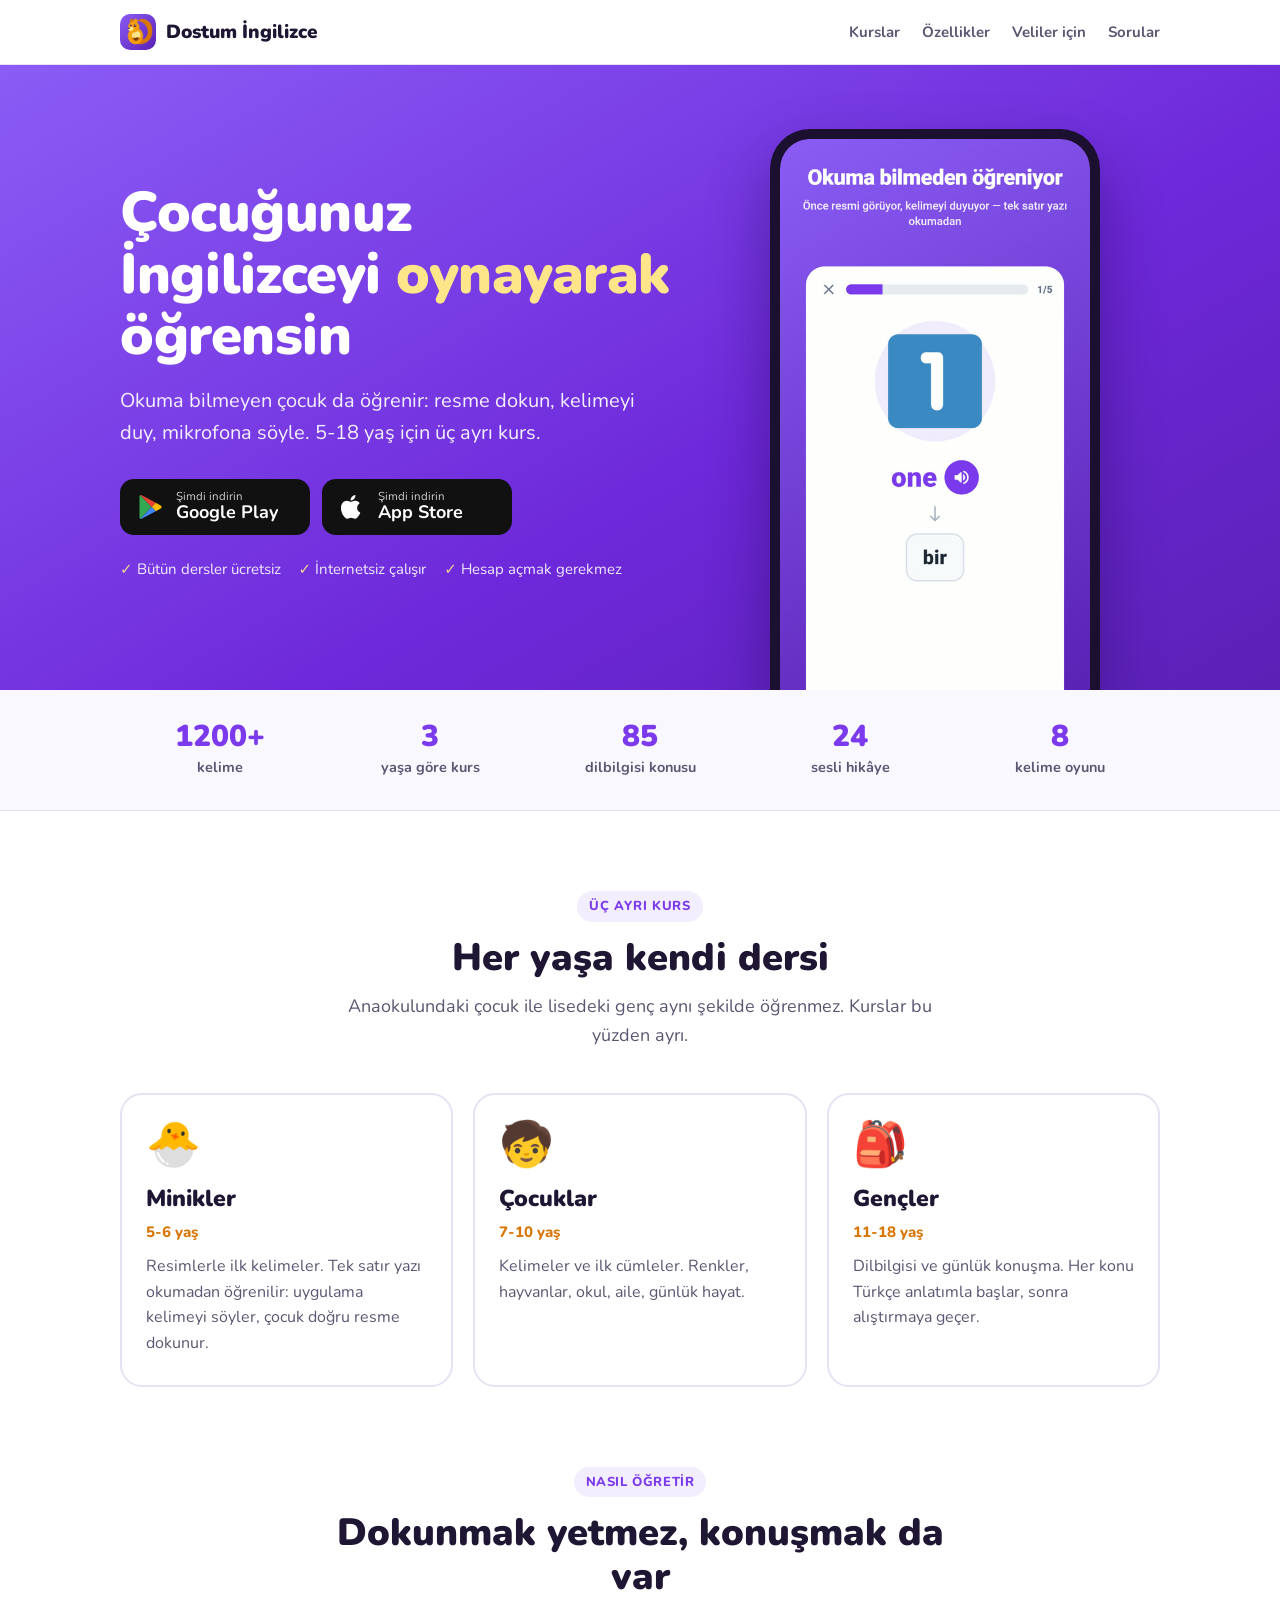
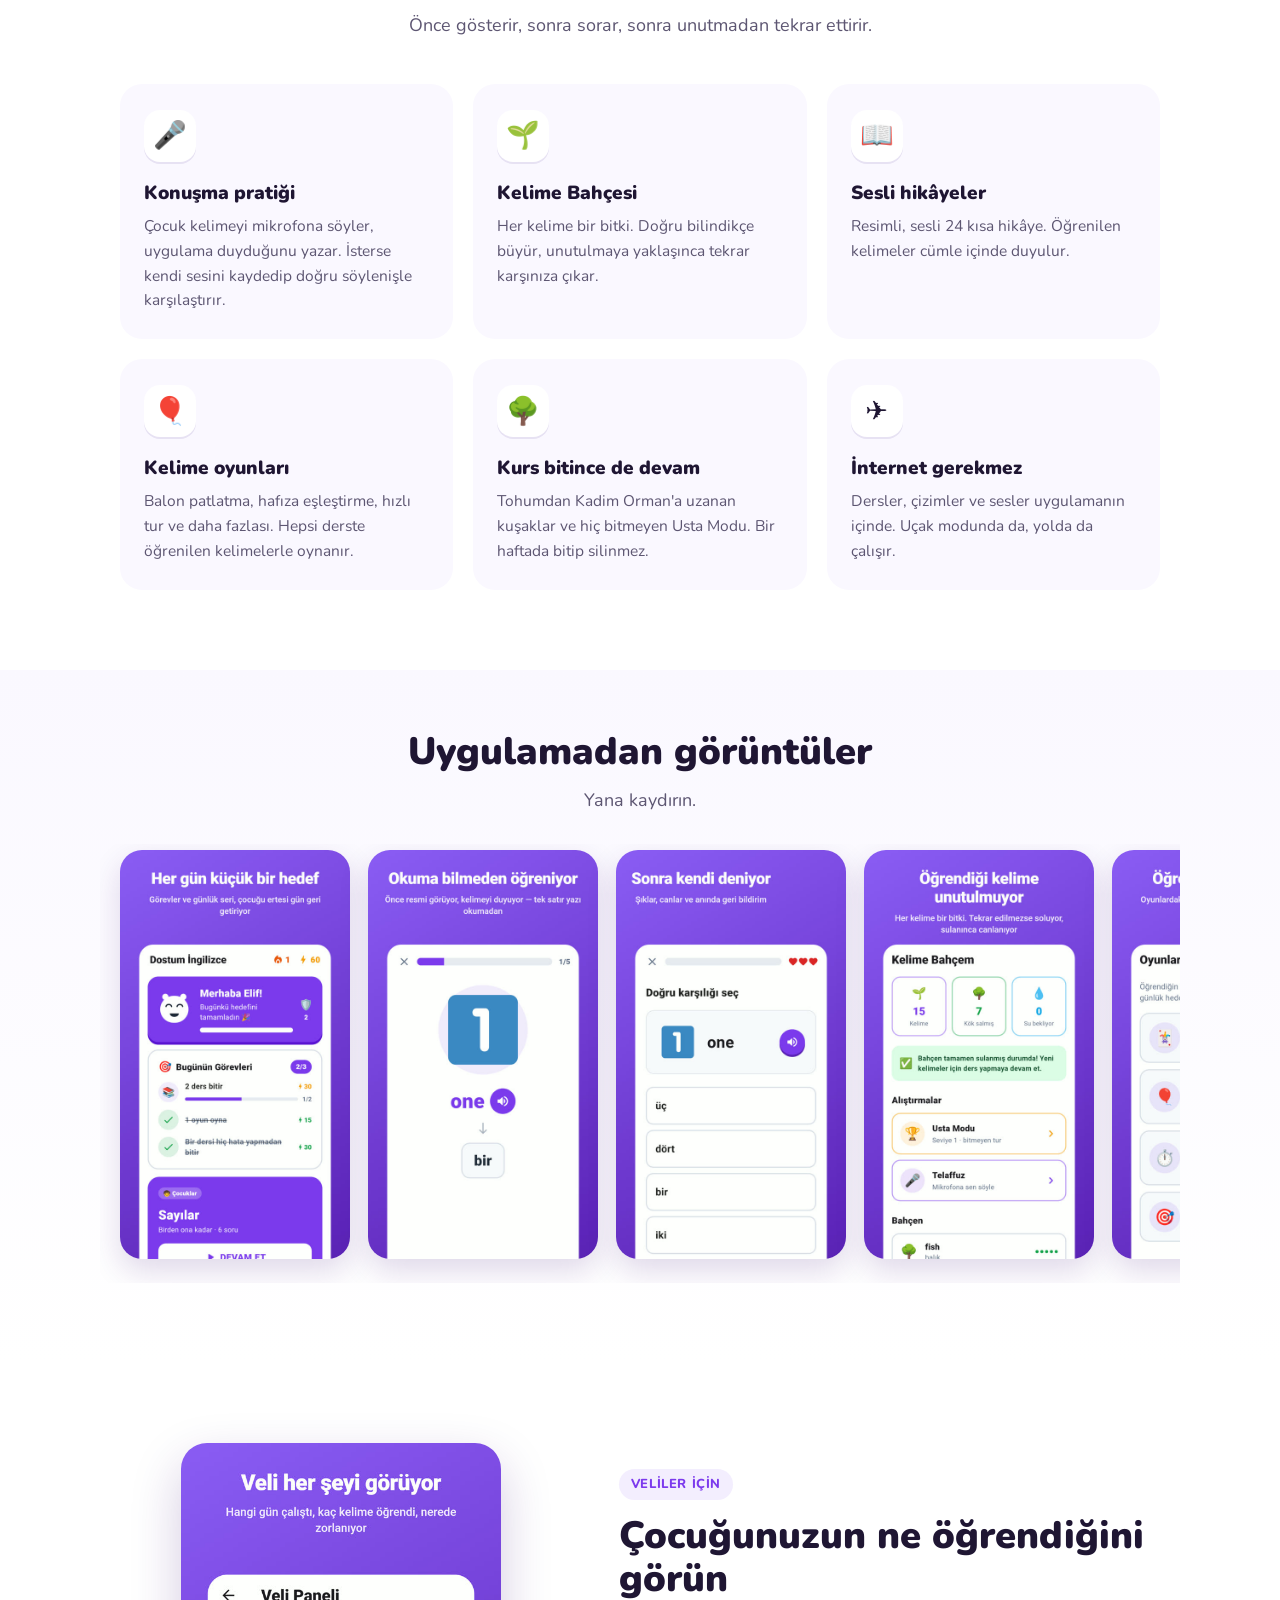
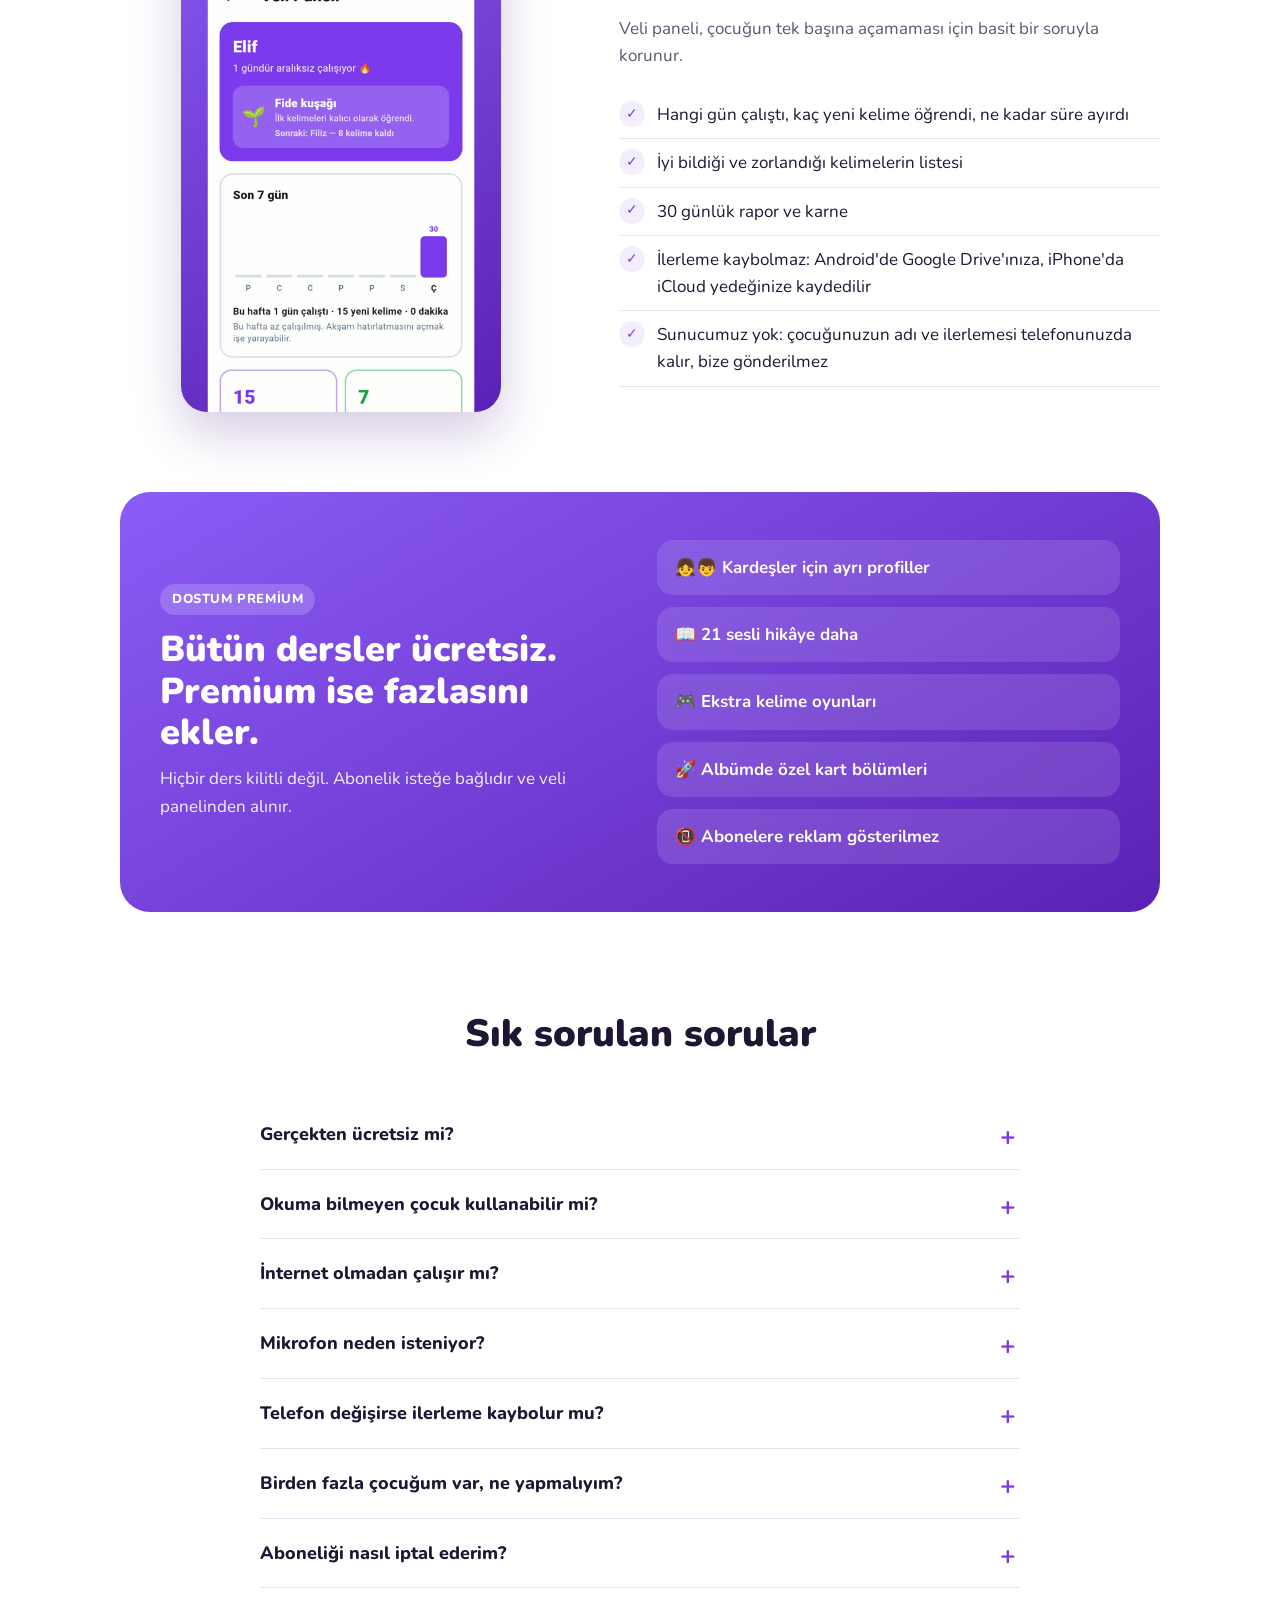
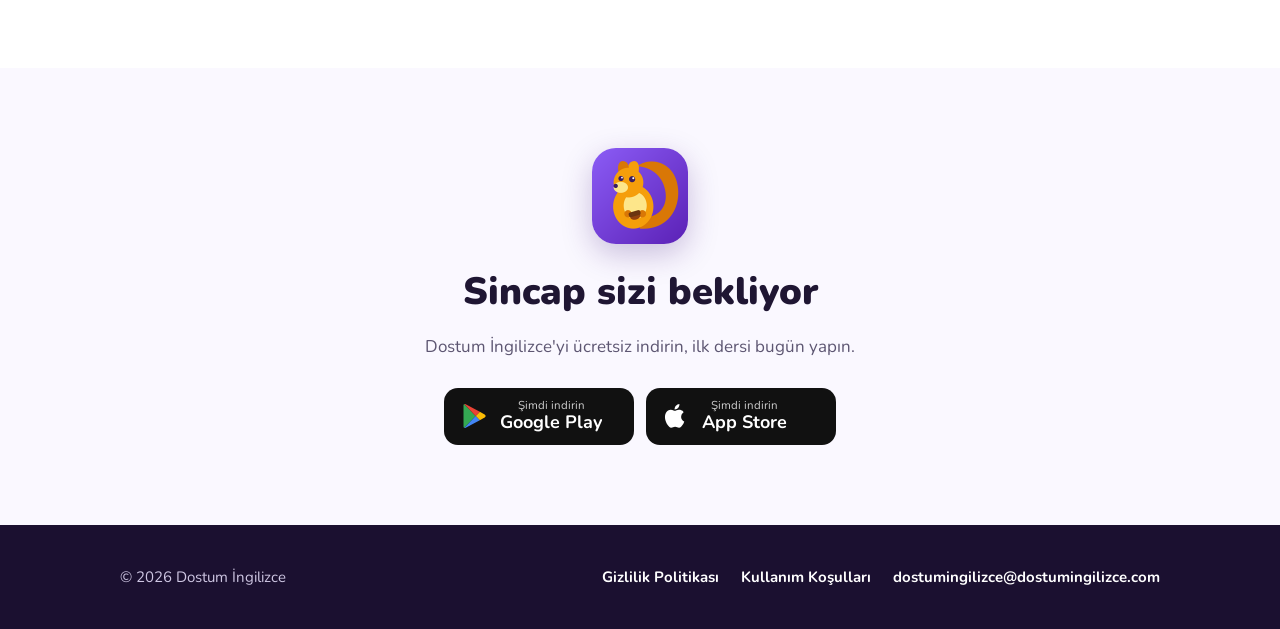
==== index.html @ 7aff4936 "Google Tag Manager (GTM-NDPLSR63) eklendi; gizlilik metni güncellendi Co-Authored-By: Claude Opus 5." ====
<!doctype html>
<html lang="tr">
<head>
<script async src="https://www.googletagmanager.com/gtm.js?id=GTM-NDPLSR63"></script>
<script>
  window.dataLayer = window.dataLayer || [];
  function gtag(){dataLayer.push(arguments);}
  gtag('js', new Date());
</script>
<meta charset="utf-8">
<meta name="viewport" content="width=device-width, initial-scale=1">
<title>Dostum İngilizce — Çocuklar için İngilizce</title>
<meta name="description" content="5-18 yaş çocuklar için İngilizce öğrenme uygulaması. Resimlerle öğren, konuşarak pekiştir. Bütün dersler ücretsiz, internet gerekmez.">
<link rel="canonical" href="https://www.dostumingilizce.com/">
<link rel="icon" type="image/png" href="favicon.png">
<link rel="apple-touch-icon" href="img/ikon.png">
<meta property="og:type" content="website">
<meta property="og:title" content="Dostum İngilizce — Çocuklar için İngilizce">
<meta property="og:description" content="Okuma bilmeyen çocuk da öğrenir: resme dokun, kelimeyi duy, mikrofona söyle. Bütün dersler ücretsiz.">
<meta property="og:image" content="https://www.dostumingilizce.com/img/paylasim.png">
<meta property="og:url" content="https://www.dostumingilizce.com/">
<meta name="theme-color" content="#7c3aed">
<link rel="preconnect" href="https://fonts.googleapis.com">
<link rel="preconnect" href="https://fonts.gstatic.com" crossorigin>
<link href="https://fonts.googleapis.com/css2?family=Nunito:wght@500;700;800;900&display=swap" rel="stylesheet">
<style>
:root{
  --mor:#7c3aed; --mor-koyu:#5b21b6; --mor-acik:#f3eefe;
  --turuncu:#f59e0b; --turuncu-koyu:#d97706; --krem:#fde68a;
  --yazi:#1f1633; --soluk:#5d5672; --cizgi:#e7e2f3; --zemin:#ffffff; --kart:#ffffff; --zemin2:#faf8ff;
}
*{box-sizing:border-box}
html{scroll-behavior:smooth}
body{margin:0;background:var(--zemin);color:var(--yazi);font:17px/1.6 Nunito,system-ui,-apple-system,"Segoe UI",Roboto,sans-serif;-webkit-font-smoothing:antialiased}
img{max-width:100%;display:block}
a{color:var(--mor)}
.kap{max-width:1080px;margin:0 auto;padding:0 20px}

/* Üst şerit */
.ust{position:sticky;top:0;z-index:10;background:rgba(255,255,255,.92);backdrop-filter:blur(8px);border-bottom:1px solid var(--cizgi)}
.ust .kap{display:flex;align-items:center;justify-content:space-between;height:64px}
.marka{display:flex;align-items:center;gap:10px;font-weight:900;font-size:19px;color:var(--yazi);text-decoration:none}
.marka img{width:36px;height:36px;border-radius:10px}
.ust nav{display:flex;gap:22px}
.ust nav a{color:var(--soluk);text-decoration:none;font-weight:700;font-size:15px}
.ust nav a:hover{color:var(--mor)}
@media (max-width:720px){.ust nav{display:none}}

/* Giriş */
.giris{background:linear-gradient(150deg,#8b5cf6 0%,#6d28d9 60%,#5b21b6 100%);color:#fff;overflow:hidden}
.giris .kap{display:grid;grid-template-columns:1.1fr .9fr;gap:40px;align-items:center;padding-top:64px;padding-bottom:0}
.giris h1{font-size:clamp(34px,5.4vw,56px);line-height:1.1;margin:0 0 18px;font-weight:900;letter-spacing:-.5px}
.giris h1 span{color:var(--krem)}
.giris p.alt{font-size:clamp(17px,2vw,20px);opacity:.92;margin:0 0 30px;max-width:520px}
.dugmeler{display:flex;flex-wrap:wrap;gap:12px;margin-bottom:22px}
.magaza{display:inline-flex;align-items:center;gap:12px;background:#111;color:#fff;text-decoration:none;border-radius:14px;padding:11px 20px 11px 16px;min-width:190px;transition:transform .15s}
.magaza:hover{transform:translateY(-2px)}
.magaza svg{width:28px;height:28px;flex:none}
.magaza small{display:block;font-size:11.5px;opacity:.8;line-height:1.1}
.magaza b{display:block;font-size:18px;line-height:1.2}
.notlar{display:flex;flex-wrap:wrap;gap:8px 18px;font-size:15px;opacity:.9;padding-bottom:56px}
.notlar span::before{content:"✓ ";color:var(--krem);font-weight:900}
.telefon{align-self:end;justify-self:center;width:min(330px,80vw);border:10px solid #1b1030;border-bottom:0;border-radius:40px 40px 0 0;overflow:hidden;box-shadow:0 30px 60px rgba(30,0,70,.4);background:#1b1030}
.telefon img{border-radius:28px 28px 0 0}
@media (max-width:820px){
  .giris .kap{grid-template-columns:1fr;text-align:center;padding-top:44px}
  .giris p.alt{margin-left:auto;margin-right:auto}
  .dugmeler,.notlar{justify-content:center}
  .notlar{padding-bottom:36px}
}

/* Sayılar */
.sayilar{background:var(--zemin2);border-bottom:1px solid var(--cizgi)}
.sayilar .kap{display:grid;grid-template-columns:repeat(5,1fr);gap:10px;padding-top:30px;padding-bottom:30px;text-align:center}
.sayilar b{display:block;font-size:30px;font-weight:900;color:var(--mor);line-height:1.1}
.sayilar span{font-size:14.5px;color:var(--soluk);font-weight:700}
@media (max-width:720px){.sayilar .kap{grid-template-columns:repeat(3,1fr);row-gap:22px}}

/* Bölümler */
section.bolum{padding:80px 0}
.baslik{text-align:center;max-width:640px;margin:0 auto 44px}
.baslik h2{font-size:clamp(28px,3.6vw,38px);line-height:1.15;margin:0 0 12px;font-weight:900}
.baslik p{color:var(--soluk);margin:0;font-size:18px}
.etiket{display:inline-block;background:var(--mor-acik);color:var(--mor);font-weight:800;font-size:13px;letter-spacing:.6px;text-transform:uppercase;padding:5px 12px;border-radius:99px;margin-bottom:14px}

/* Kurslar */
.kurslar{display:grid;grid-template-columns:repeat(3,1fr);gap:20px}
.kurs{border-radius:22px;padding:28px 24px;border:2px solid var(--cizgi);background:var(--kart)}
.kurs .emo{font-size:44px;line-height:1}
.kurs h3{margin:14px 0 2px;font-size:23px;font-weight:900}
.kurs .yas{color:var(--turuncu-koyu);font-weight:800;font-size:15px}
.kurs p{color:var(--soluk);margin:10px 0 0;font-size:16px}
@media (max-width:820px){.kurslar{grid-template-columns:1fr}}

/* Özellikler */
.ozellikler{display:grid;grid-template-columns:repeat(3,1fr);gap:20px}
.oz{background:var(--zemin2);border-radius:22px;padding:26px 24px}
.oz .ik{width:52px;height:52px;border-radius:16px;background:#fff;display:grid;place-items:center;font-size:27px;box-shadow:0 2px 0 var(--cizgi)}
.oz h3{margin:16px 0 6px;font-size:19px;font-weight:900}
.oz p{margin:0;color:var(--soluk);font-size:15.5px}
@media (max-width:900px){.ozellikler{grid-template-columns:1fr 1fr}}
@media (max-width:600px){.ozellikler{grid-template-columns:1fr}}

/* Ekranlar */
.ekranlar-alan{background:linear-gradient(180deg,var(--zemin2),#fff)}
.ekranlar{display:flex;gap:18px;overflow-x:auto;scroll-snap-type:x mandatory;padding:6px 20px 24px;margin:0 -20px;scrollbar-width:thin}
.ekranlar img{flex:none;width:230px;border-radius:22px;scroll-snap-align:center;box-shadow:0 12px 30px rgba(60,20,120,.16)}

/* Veli */
.veli{display:grid;grid-template-columns:.9fr 1.1fr;gap:56px;align-items:center}
.veli img{width:min(320px,100%);margin:0 auto;border-radius:26px;box-shadow:0 20px 50px rgba(60,20,120,.22)}
.veli h2{font-size:clamp(28px,3.6vw,38px);line-height:1.15;margin:0 0 14px;font-weight:900}
.liste{list-style:none;padding:0;margin:22px 0 0}
.liste li{padding:10px 0 10px 38px;position:relative;border-bottom:1px solid var(--cizgi)}
.liste li::before{content:"✓";position:absolute;left:0;top:10px;width:26px;height:26px;border-radius:50%;background:var(--mor-acik);color:var(--mor);font-weight:900;display:grid;place-items:center;font-size:14px}
@media (max-width:820px){.veli{grid-template-columns:1fr;gap:34px}}

/* Premium */
.premium{background:linear-gradient(150deg,#8b5cf6,#5b21b6);color:#fff;border-radius:30px;padding:48px 40px;display:grid;grid-template-columns:1fr 1fr;gap:34px;align-items:center}
.premium h2{font-size:clamp(26px,3.4vw,36px);margin:0 0 12px;font-weight:900;line-height:1.15}
.premium p{opacity:.92;margin:0}
.premium ul{list-style:none;margin:0;padding:0;display:grid;gap:12px}
.premium li{background:rgba(255,255,255,.12);border-radius:16px;padding:14px 18px;font-weight:700}
.premium .etiket{background:rgba(255,255,255,.18);color:#fff}
@media (max-width:820px){.premium{grid-template-columns:1fr;padding:36px 24px}}

/* SSS */
.sss{max-width:760px;margin:0 auto}
.sss details{border-bottom:1px solid var(--cizgi);padding:4px 0}
.sss summary{cursor:pointer;list-style:none;font-weight:800;font-size:18px;padding:16px 36px 16px 0;position:relative}
.sss summary::-webkit-details-marker{display:none}
.sss summary::after{content:"+";position:absolute;right:4px;top:12px;font-size:26px;color:var(--mor);font-weight:700}
.sss details[open] summary::after{content:"–"}
.sss details p{margin:0 0 18px;color:var(--soluk)}

/* Son çağrı */
.son{text-align:center;padding:80px 0;background:var(--zemin2)}
.son img{width:96px;height:96px;border-radius:24px;margin:0 auto 18px;box-shadow:0 10px 30px rgba(60,20,120,.25)}
.son h2{font-size:clamp(28px,3.6vw,38px);margin:0 0 10px;font-weight:900}
.son p{color:var(--soluk);margin:0 0 28px}
.son .dugmeler{justify-content:center;margin:0}

footer{background:#1b1030;color:#cfc7e3;padding:40px 0;font-size:15px}
footer .kap{display:flex;flex-wrap:wrap;gap:16px 28px;justify-content:space-between;align-items:center}
footer a{color:#fff;text-decoration:none;font-weight:700}
footer a:hover{text-decoration:underline}
footer .linkler{display:flex;flex-wrap:wrap;gap:10px 22px}
</style>
</head>
<body>

<header class="ust">
  <div class="kap">
    <a class="marka" href="#"><img src="img/ikon.png" alt="">Dostum İngilizce</a>
    <nav>
      <a href="#kurslar">Kurslar</a>
      <a href="#ozellikler">Özellikler</a>
      <a href="#veli">Veliler için</a>
      <a href="#sss">Sorular</a>
    </nav>
  </div>
</header>

<section class="giris">
  <div class="kap">
    <div>
      <h1>Çocuğunuz İngilizceyi <span>oynayarak</span> öğrensin</h1>
      <p class="alt">Okuma bilmeyen çocuk da öğrenir: resme dokun, kelimeyi duy, mikrofona söyle. 5-18 yaş için üç ayrı kurs.</p>
      <div class="dugmeler">
        <a class="magaza" href="https://play.google.com/store/apps/details?id=com.dostum.ingilizce&amp;utm_source=dostumingilizce.com&amp;utm_campaign=site_ust" rel="noopener">
          <svg viewBox="0 0 24 24" aria-hidden="true"><path fill="#34A853" d="M3.6 1.8 13.4 12l-9.8 10.2c-.4-.2-.6-.7-.6-1.2V3c0-.5.2-.9.6-1.2z"/><path fill="#FBBC04" d="m17 8.4-3.6 3.6L17 15.6l4.1-2.3c1.2-.7 1.2-1.9 0-2.6z"/><path fill="#4285F4" d="M3.6 22.2c.3.2.8.2 1.3-.1L17 15.6 13.4 12z"/><path fill="#EA4335" d="M3.6 1.8 13.4 12 17 8.4 4.9 1.9c-.5-.3-1-.3-1.3-.1z"/></svg>
          <span><small>Şimdi indirin</small><b>Google Play</b></span>
        </a>
        <a class="magaza" href="https://apps.apple.com/tr/app/id6828153724" rel="noopener">
          <svg viewBox="0 0 24 24" aria-hidden="true"><path fill="#fff" d="M16.4 12.6c0-2.6 2.1-3.8 2.2-3.9-1.2-1.8-3.1-2-3.7-2-1.6-.2-3.1.9-3.9.9-.8 0-2-.9-3.4-.9-1.7 0-3.3 1-4.2 2.6-1.8 3.1-.5 7.7 1.3 10.2.9 1.2 1.9 2.6 3.2 2.6 1.3-.1 1.8-.8 3.3-.8 1.6 0 2 .8 3.4.8 1.4 0 2.3-1.3 3.1-2.5 1-1.4 1.4-2.8 1.4-2.9 0 0-2.7-1-2.7-4.1zM13.9 4.9c.7-.9 1.2-2 1-3.2-1 0-2.3.7-3 1.6-.7.8-1.2 2-1.1 3.1 1.2.1 2.3-.6 3.1-1.5z"/></svg>
          <span><small>Şimdi indirin</small><b>App Store</b></span>
        </a>
      </div>
      <div class="notlar">
        <span>Bütün dersler ücretsiz</span>
        <span>İnternetsiz çalışır</span>
        <span>Hesap açmak gerekmez</span>
      </div>
    </div>
    <div class="telefon"><img src="img/7-ders-ogretim-karti.jpg" alt="Uygulamada bir kelime kartı: resim, İngilizce kelime ve sesli okuma"></div>
  </div>
</section>

<div class="sayilar">
  <div class="kap">
    <div><b>1200+</b><span>kelime</span></div>
    <div><b>3</b><span>yaşa göre kurs</span></div>
    <div><b>85</b><span>dilbilgisi konusu</span></div>
    <div><b>24</b><span>sesli hikâye</span></div>
    <div><b>8</b><span>kelime oyunu</span></div>
  </div>
</div>

<section class="bolum" id="kurslar">
  <div class="kap">
    <div class="baslik">
      <div class="etiket">Üç ayrı kurs</div>
      <h2>Her yaşa kendi dersi</h2>
      <p>Anaokulundaki çocuk ile lisedeki genç aynı şekilde öğrenmez. Kurslar bu yüzden ayrı.</p>
    </div>
    <div class="kurslar">
      <div class="kurs"><div class="emo">🐣</div><h3>Minikler</h3><div class="yas">5-6 yaş</div><p>Resimlerle ilk kelimeler. Tek satır yazı okumadan öğrenilir: uygulama kelimeyi söyler, çocuk doğru resme dokunur.</p></div>
      <div class="kurs"><div class="emo">🧒</div><h3>Çocuklar</h3><div class="yas">7-10 yaş</div><p>Kelimeler ve ilk cümleler. Renkler, hayvanlar, okul, aile, günlük hayat.</p></div>
      <div class="kurs"><div class="emo">🎒</div><h3>Gençler</h3><div class="yas">11-18 yaş</div><p>Dilbilgisi ve günlük konuşma. Her konu Türkçe anlatımla başlar, sonra alıştırmaya geçer.</p></div>
    </div>
  </div>
</section>

<section class="bolum" id="ozellikler" style="padding-top:0">
  <div class="kap">
    <div class="baslik">
      <div class="etiket">Nasıl öğretir</div>
      <h2>Dokunmak yetmez, konuşmak da var</h2>
      <p>Önce gösterir, sonra sorar, sonra unutmadan tekrar ettirir.</p>
    </div>
    <div class="ozellikler">
      <div class="oz"><div class="ik">🎤</div><h3>Konuşma pratiği</h3><p>Çocuk kelimeyi mikrofona söyler, uygulama duyduğunu yazar. İsterse kendi sesini kaydedip doğru söylenişle karşılaştırır.</p></div>
      <div class="oz"><div class="ik">🌱</div><h3>Kelime Bahçesi</h3><p>Her kelime bir bitki. Doğru bilindikçe büyür, unutulmaya yaklaşınca tekrar karşınıza çıkar.</p></div>
      <div class="oz"><div class="ik">📖</div><h3>Sesli hikâyeler</h3><p>Resimli, sesli 24 kısa hikâye. Öğrenilen kelimeler cümle içinde duyulur.</p></div>
      <div class="oz"><div class="ik">🎈</div><h3>Kelime oyunları</h3><p>Balon patlatma, hafıza eşleştirme, hızlı tur ve daha fazlası. Hepsi derste öğrenilen kelimelerle oynanır.</p></div>
      <div class="oz"><div class="ik">🌳</div><h3>Kurs bitince de devam</h3><p>Tohumdan Kadim Orman'a uzanan kuşaklar ve hiç bitmeyen Usta Modu. Bir haftada bitip silinmez.</p></div>
      <div class="oz"><div class="ik">✈️</div><h3>İnternet gerekmez</h3><p>Dersler, çizimler ve sesler uygulamanın içinde. Uçak modunda da, yolda da çalışır.</p></div>
    </div>
  </div>
</section>

<section class="bolum ekranlar-alan" style="padding-top:60px">
  <div class="kap">
    <div class="baslik" style="margin-bottom:30px">
      <h2>Uygulamadan görüntüler</h2>
      <p>Yana kaydırın.</p>
    </div>
    <div class="ekranlar">
      <img src="img/1-ana-ekran.jpg" alt="Ana ekran: günlük hedef ve görevler" loading="lazy">
      <img src="img/7-ders-ogretim-karti.jpg" alt="Öğretim kartı: resim, kelime ve ses" loading="lazy">
      <img src="img/8-ders-sorusu.jpg" alt="Ders sorusu" loading="lazy">
      <img src="img/2-kelime-bahcesi.jpg" alt="Kelime Bahçesi" loading="lazy">
      <img src="img/4-oyunlar.jpg" alt="Oyunlar" loading="lazy">
      <img src="img/6-veli-paneli.jpg" alt="Veli paneli" loading="lazy">
    </div>
  </div>
</section>

<section class="bolum" id="veli">
  <div class="kap veli">
    <img src="img/6-veli-paneli.jpg" alt="Veli paneli: haftalık çalışma grafiği" loading="lazy">
    <div>
      <div class="etiket">Veliler için</div>
      <h2>Çocuğunuzun ne öğrendiğini görün</h2>
      <p style="color:var(--soluk);margin:0">Veli paneli, çocuğun tek başına açamaması için basit bir soruyla korunur.</p>
      <ul class="liste">
        <li>Hangi gün çalıştı, kaç yeni kelime öğrendi, ne kadar süre ayırdı</li>
        <li>İyi bildiği ve zorlandığı kelimelerin listesi</li>
        <li>30 günlük rapor ve karne</li>
        <li>İlerleme kaybolmaz: Android'de Google Drive'ınıza, iPhone'da iCloud yedeğinize kaydedilir</li>
        <li>Sunucumuz yok: çocuğunuzun adı ve ilerlemesi telefonunuzda kalır, bize gönderilmez</li>
      </ul>
    </div>
  </div>
</section>

<section class="bolum" style="padding-top:0">
  <div class="kap">
    <div class="premium">
      <div>
        <div class="etiket">Dostum Premium</div>
        <h2>Bütün dersler ücretsiz. Premium ise fazlasını ekler.</h2>
        <p>Hiçbir ders kilitli değil. Abonelik isteğe bağlıdır ve veli panelinden alınır.</p>
      </div>
      <ul>
        <li>👧👦 Kardeşler için ayrı profiller</li>
        <li>📖 21 sesli hikâye daha</li>
        <li>🎮 Ekstra kelime oyunları</li>
        <li>🚀 Albümde özel kart bölümleri</li>
        <li>📵 Abonelere reklam gösterilmez</li>
      </ul>
    </div>
  </div>
</section>

<section class="bolum" id="sss" style="padding-top:20px">
  <div class="kap">
    <div class="baslik"><h2>Sık sorulan sorular</h2></div>
    <div class="sss">
      <details><summary>Gerçekten ücretsiz mi?</summary><p>Evet. Bütün dersler ve kelimeler ücretsizdir; her yaş grubunun ilk hikâyesi de ücretsiz. Uygulama reklam gösterir; reklamlar kişiselleştirilmez, çocuklara uygun içerikle sınırlıdır ve dersin ortasında çıkmaz. İsteyen veliler Premium aboneliği alabilir.</p></details>
      <details><summary>Okuma bilmeyen çocuk kullanabilir mi?</summary><p>Evet. Minikler kursunda yazı okumak gerekmez. Uygulama kelimeyi sesli söyler, çocuk doğru resme dokunur.</p></details>
      <details><summary>İnternet olmadan çalışır mı?</summary><p>Dersler, çizimler ve sesler uygulamanın içindedir, internet gerekmez. Yalnızca abonelik işlemleri ve isteğe bağlı yedekleme için bağlantı gerekir.</p></details>
      <details><summary>Mikrofon neden isteniyor?</summary><p>Telaffuz alıştırmaları için. Ses kaydı saklanmaz ve bize gönderilmez; telefonun kendi konuşma tanıma servisine verilir. Mikrofonu olmayan cihazlarda bu sorular atlanabilir, ders aksamaz.</p></details>
      <details><summary>Telefon değişirse ilerleme kaybolur mu?</summary><p>Android'de veli panelinden Google hesabınızı bağlarsanız ilerleme kendi Google Drive'ınıza yedeklenir. iPhone'da iCloud yedeğiyle birlikte taşınır. İki cihazda da dosya olarak yedek alabilirsiniz.</p></details>
      <details><summary>Birden fazla çocuğum var, ne yapmalıyım?</summary><p>Premium ile 4 çocuğa kadar ayrı profil açabilirsiniz. Her çocuğun ilerlemesi ayrı tutulur.</p></details>
      <details><summary>Aboneliği nasıl iptal ederim?</summary><p>Android'de Google Play → Profil → Ödemeler ve abonelikler; iPhone'da Ayarlar → adınız → Abonelikler bölümünden. Dönem sonuna kadar Premium açık kalır.</p></details>
    </div>
  </div>
</section>

<section class="son">
  <div class="kap">
    <img src="img/ikon.png" alt="Dostum İngilizce simgesi">
    <h2>Sincap sizi bekliyor</h2>
    <p>Dostum İngilizce'yi ücretsiz indirin, ilk dersi bugün yapın.</p>
    <div class="dugmeler">
      <a class="magaza" href="https://play.google.com/store/apps/details?id=com.dostum.ingilizce&amp;utm_source=dostumingilizce.com&amp;utm_campaign=site_alt" rel="noopener">
        <svg viewBox="0 0 24 24" aria-hidden="true"><path fill="#34A853" d="M3.6 1.8 13.4 12l-9.8 10.2c-.4-.2-.6-.7-.6-1.2V3c0-.5.2-.9.6-1.2z"/><path fill="#FBBC04" d="m17 8.4-3.6 3.6L17 15.6l4.1-2.3c1.2-.7 1.2-1.9 0-2.6z"/><path fill="#4285F4" d="M3.6 22.2c.3.2.8.2 1.3-.1L17 15.6 13.4 12z"/><path fill="#EA4335" d="M3.6 1.8 13.4 12 17 8.4 4.9 1.9c-.5-.3-1-.3-1.3-.1z"/></svg>
        <span><small>Şimdi indirin</small><b>Google Play</b></span>
      </a>
      <a class="magaza" href="https://apps.apple.com/tr/app/id6828153724" rel="noopener">
        <svg viewBox="0 0 24 24" aria-hidden="true"><path fill="#fff" d="M16.4 12.6c0-2.6 2.1-3.8 2.2-3.9-1.2-1.8-3.1-2-3.7-2-1.6-.2-3.1.9-3.9.9-.8 0-2-.9-3.4-.9-1.7 0-3.3 1-4.2 2.6-1.8 3.1-.5 7.7 1.3 10.2.9 1.2 1.9 2.6 3.2 2.6 1.3-.1 1.8-.8 3.3-.8 1.6 0 2 .8 3.4.8 1.4 0 2.3-1.3 3.1-2.5 1-1.4 1.4-2.8 1.4-2.9 0 0-2.7-1-2.7-4.1zM13.9 4.9c.7-.9 1.2-2 1-3.2-1 0-2.3.7-3 1.6-.7.8-1.2 2-1.1 3.1 1.2.1 2.3-.6 3.1-1.5z"/></svg>
        <span><small>Şimdi indirin</small><b>App Store</b></span>
      </a>
    </div>
  </div>
</section>

<footer>
  <div class="kap">
    <div>© 2026 Dostum İngilizce</div>
    <div class="linkler">
      <a href="gizlilik.html">Gizlilik Politikası</a>
      <a href="https://www.apple.com/legal/internet-services/itunes/dev/stdeula/" rel="noopener">Kullanım Koşulları</a>
      <a href="mailto:dostumingilizce@dostumingilizce.com">dostumingilizce@dostumingilizce.com</a>
    </div>
  </div>
</footer>

<script data-goatcounter="https://dostumingilizce.goatcounter.com/count" async src="//gc.zgo.at/count.js"></script>
</body>
</html>
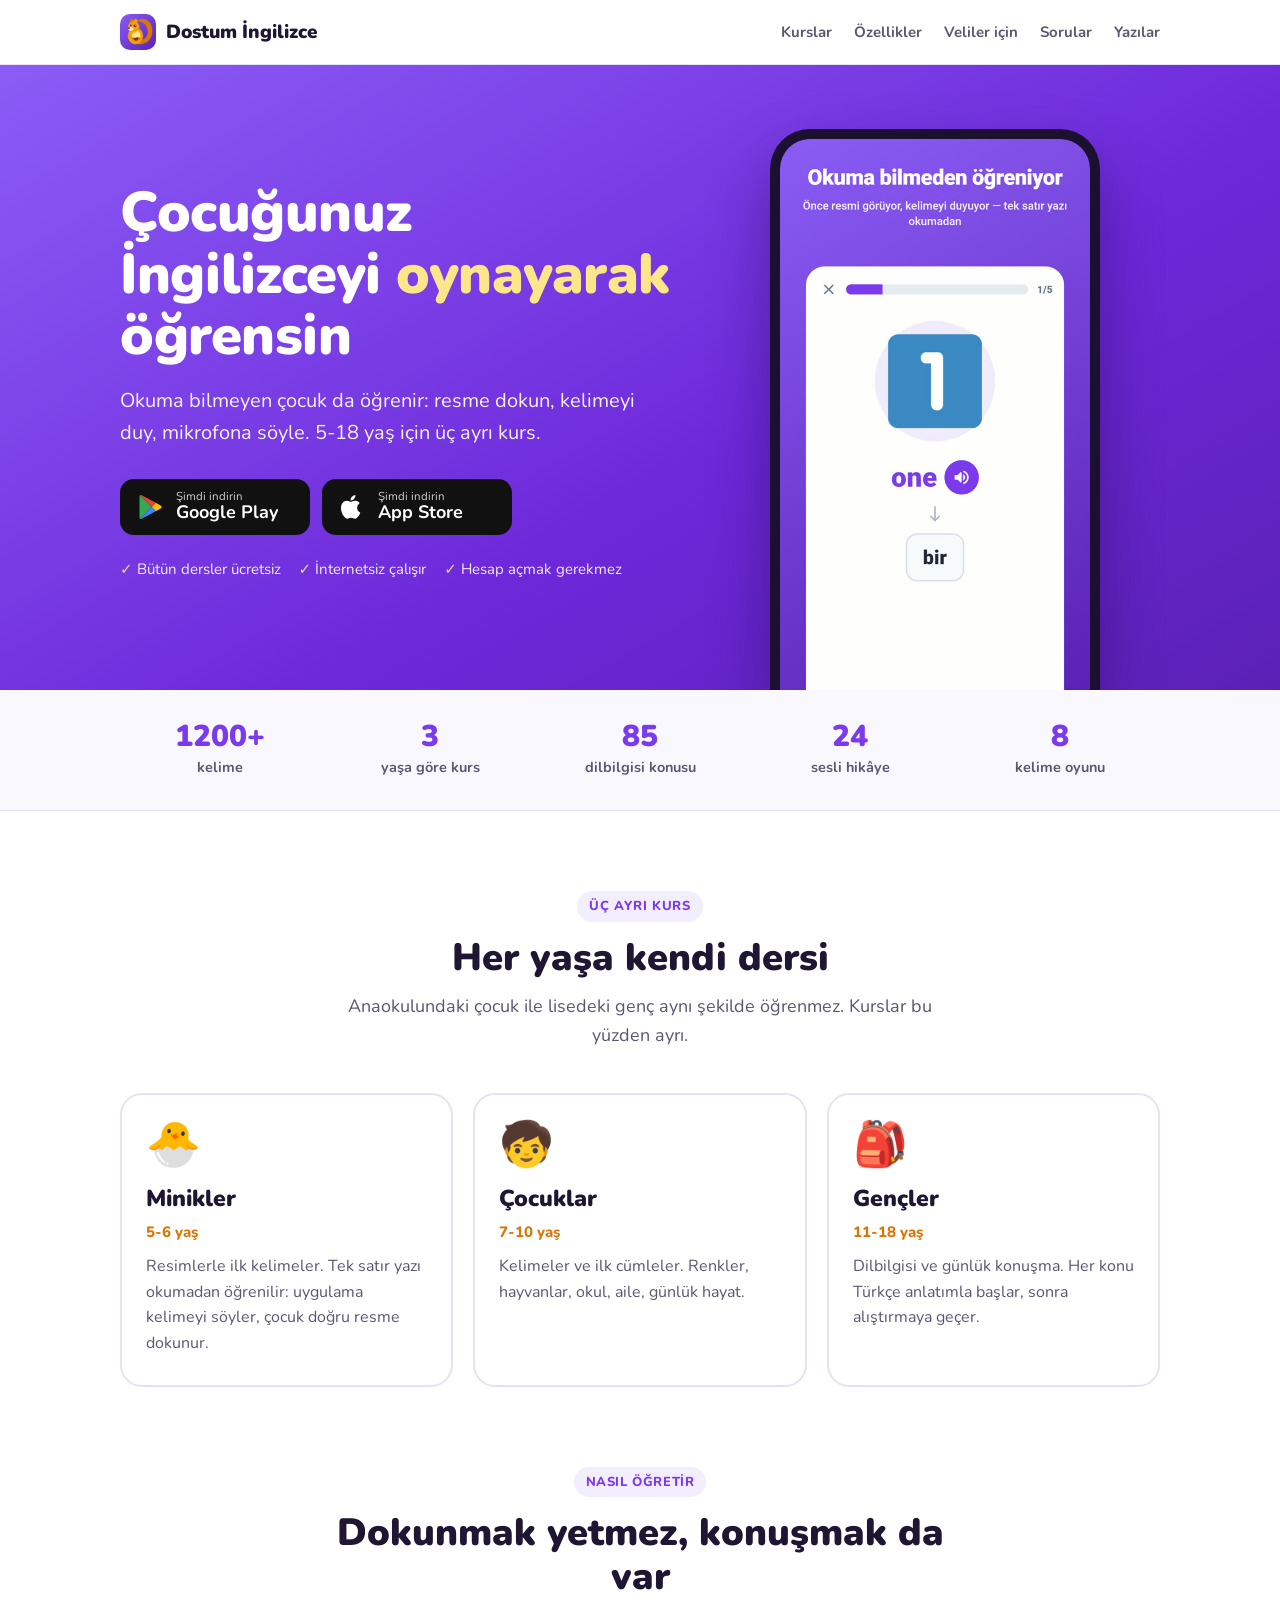
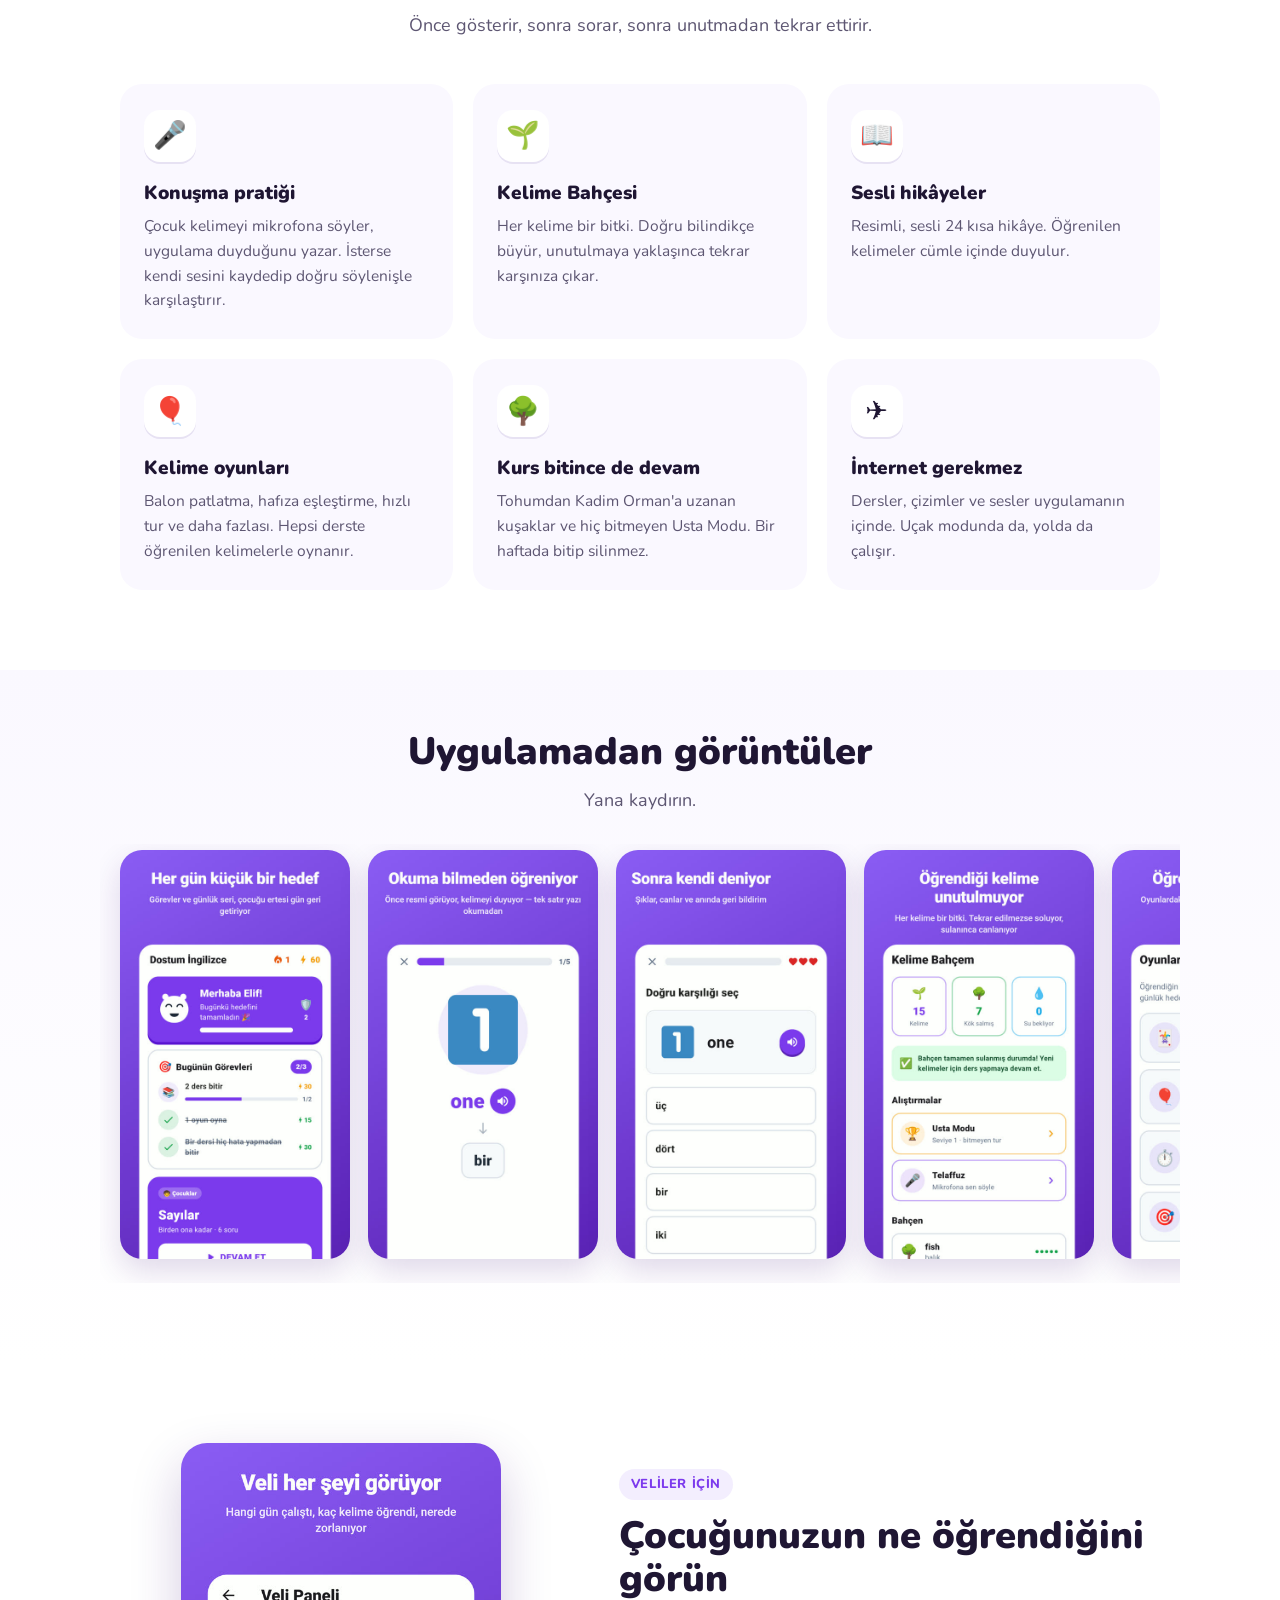
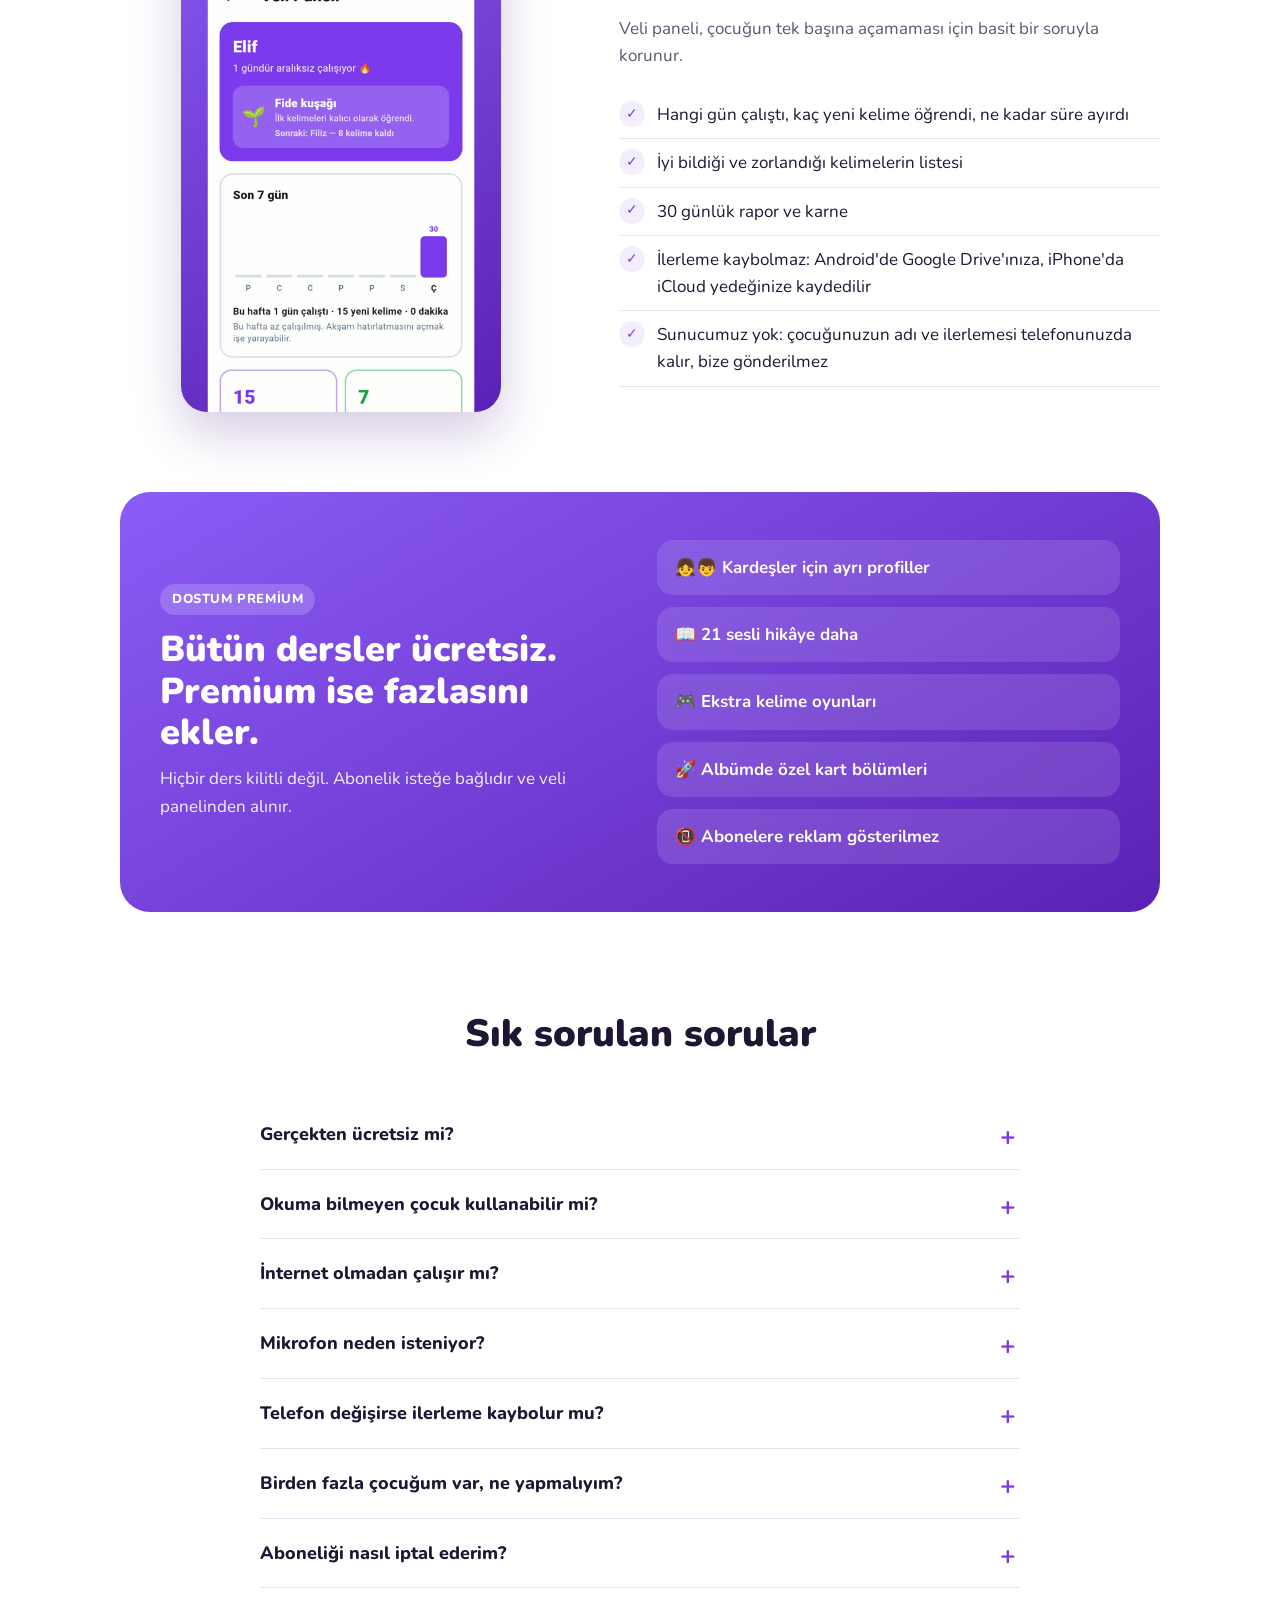
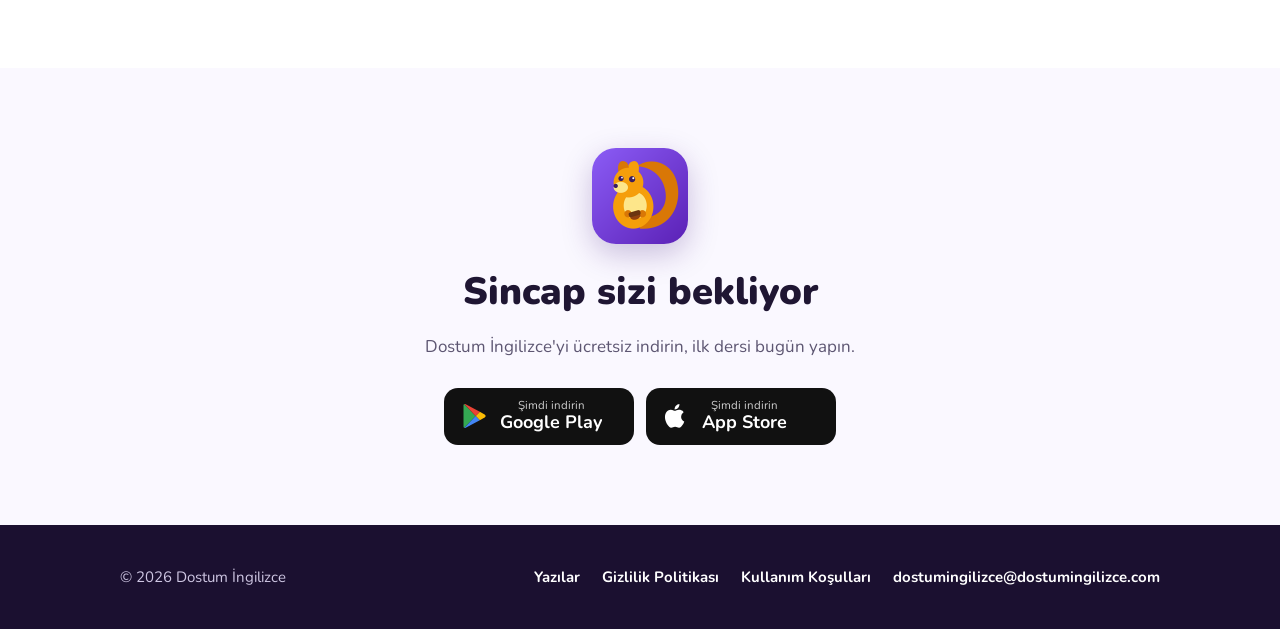
==== commit f4eb1fad: "Yazılar bölümü: 10 blog yazısı, liste sayfası, sitemap ve robots.txt Yazılar _kaynak/*.md dosyaların" ====
--- a/index.html
+++ b/index.html
@@ -157,6 +157,7 @@
       <a href="#ozellikler">Özellikler</a>
       <a href="#veli">Veliler için</a>
       <a href="#sss">Sorular</a>
+      <a href="yazilar/">Yazılar</a>
     </nav>
   </div>
 </header>
@@ -167,11 +168,11 @@
       <h1>Çocuğunuz İngilizceyi <span>oynayarak</span> öğrensin</h1>
       <p class="alt">Okuma bilmeyen çocuk da öğrenir: resme dokun, kelimeyi duy, mikrofona söyle. 5-18 yaş için üç ayrı kurs.</p>
       <div class="dugmeler">
-        <a class="magaza" href="https://play.google.com/store/apps/details?id=com.dostum.ingilizce&amp;utm_source=dostumingilizce.com&amp;utm_campaign=site_ust" rel="noopener">
+        <a class="magaza" data-goatcounter-click="play-ust" data-goatcounter-title="Google Play düğmesi (üst)" href="https://play.google.com/store/apps/details?id=com.dostum.ingilizce&amp;utm_source=dostumingilizce.com&amp;utm_campaign=site_ust" rel="noopener">
           <svg viewBox="0 0 24 24" aria-hidden="true"><path fill="#34A853" d="M3.6 1.8 13.4 12l-9.8 10.2c-.4-.2-.6-.7-.6-1.2V3c0-.5.2-.9.6-1.2z"/><path fill="#FBBC04" d="m17 8.4-3.6 3.6L17 15.6l4.1-2.3c1.2-.7 1.2-1.9 0-2.6z"/><path fill="#4285F4" d="M3.6 22.2c.3.2.8.2 1.3-.1L17 15.6 13.4 12z"/><path fill="#EA4335" d="M3.6 1.8 13.4 12 17 8.4 4.9 1.9c-.5-.3-1-.3-1.3-.1z"/></svg>
           <span><small>Şimdi indirin</small><b>Google Play</b></span>
         </a>
-        <a class="magaza" href="https://apps.apple.com/tr/app/id6828153724" rel="noopener">
+        <a class="magaza" data-goatcounter-click="appstore-ust" data-goatcounter-title="App Store düğmesi (üst)" href="https://apps.apple.com/tr/app/id6828153724" rel="noopener">
           <svg viewBox="0 0 24 24" aria-hidden="true"><path fill="#fff" d="M16.4 12.6c0-2.6 2.1-3.8 2.2-3.9-1.2-1.8-3.1-2-3.7-2-1.6-.2-3.1.9-3.9.9-.8 0-2-.9-3.4-.9-1.7 0-3.3 1-4.2 2.6-1.8 3.1-.5 7.7 1.3 10.2.9 1.2 1.9 2.6 3.2 2.6 1.3-.1 1.8-.8 3.3-.8 1.6 0 2 .8 3.4.8 1.4 0 2.3-1.3 3.1-2.5 1-1.4 1.4-2.8 1.4-2.9 0 0-2.7-1-2.7-4.1zM13.9 4.9c.7-.9 1.2-2 1-3.2-1 0-2.3.7-3 1.6-.7.8-1.2 2-1.1 3.1 1.2.1 2.3-.6 3.1-1.5z"/></svg>
           <span><small>Şimdi indirin</small><b>App Store</b></span>
         </a>
@@ -304,11 +305,11 @@
     <h2>Sincap sizi bekliyor</h2>
     <p>Dostum İngilizce'yi ücretsiz indirin, ilk dersi bugün yapın.</p>
     <div class="dugmeler">
-      <a class="magaza" href="https://play.google.com/store/apps/details?id=com.dostum.ingilizce&amp;utm_source=dostumingilizce.com&amp;utm_campaign=site_alt" rel="noopener">
+      <a class="magaza" data-goatcounter-click="play-alt" data-goatcounter-title="Google Play düğmesi (alt)" href="https://play.google.com/store/apps/details?id=com.dostum.ingilizce&amp;utm_source=dostumingilizce.com&amp;utm_campaign=site_alt" rel="noopener">
         <svg viewBox="0 0 24 24" aria-hidden="true"><path fill="#34A853" d="M3.6 1.8 13.4 12l-9.8 10.2c-.4-.2-.6-.7-.6-1.2V3c0-.5.2-.9.6-1.2z"/><path fill="#FBBC04" d="m17 8.4-3.6 3.6L17 15.6l4.1-2.3c1.2-.7 1.2-1.9 0-2.6z"/><path fill="#4285F4" d="M3.6 22.2c.3.2.8.2 1.3-.1L17 15.6 13.4 12z"/><path fill="#EA4335" d="M3.6 1.8 13.4 12 17 8.4 4.9 1.9c-.5-.3-1-.3-1.3-.1z"/></svg>
         <span><small>Şimdi indirin</small><b>Google Play</b></span>
       </a>
-      <a class="magaza" href="https://apps.apple.com/tr/app/id6828153724" rel="noopener">
+      <a class="magaza" data-goatcounter-click="appstore-alt" data-goatcounter-title="App Store düğmesi (alt)" href="https://apps.apple.com/tr/app/id6828153724" rel="noopener">
         <svg viewBox="0 0 24 24" aria-hidden="true"><path fill="#fff" d="M16.4 12.6c0-2.6 2.1-3.8 2.2-3.9-1.2-1.8-3.1-2-3.7-2-1.6-.2-3.1.9-3.9.9-.8 0-2-.9-3.4-.9-1.7 0-3.3 1-4.2 2.6-1.8 3.1-.5 7.7 1.3 10.2.9 1.2 1.9 2.6 3.2 2.6 1.3-.1 1.8-.8 3.3-.8 1.6 0 2 .8 3.4.8 1.4 0 2.3-1.3 3.1-2.5 1-1.4 1.4-2.8 1.4-2.9 0 0-2.7-1-2.7-4.1zM13.9 4.9c.7-.9 1.2-2 1-3.2-1 0-2.3.7-3 1.6-.7.8-1.2 2-1.1 3.1 1.2.1 2.3-.6 3.1-1.5z"/></svg>
         <span><small>Şimdi indirin</small><b>App Store</b></span>
       </a>
@@ -320,6 +321,7 @@
   <div class="kap">
     <div>© 2026 Dostum İngilizce</div>
     <div class="linkler">
+      <a href="yazilar/">Yazılar</a>
       <a href="gizlilik.html">Gizlilik Politikası</a>
       <a href="https://www.apple.com/legal/internet-services/itunes/dev/stdeula/" rel="noopener">Kullanım Koşulları</a>
       <a href="mailto:dostumingilizce@dostumingilizce.com">dostumingilizce@dostumingilizce.com</a>
